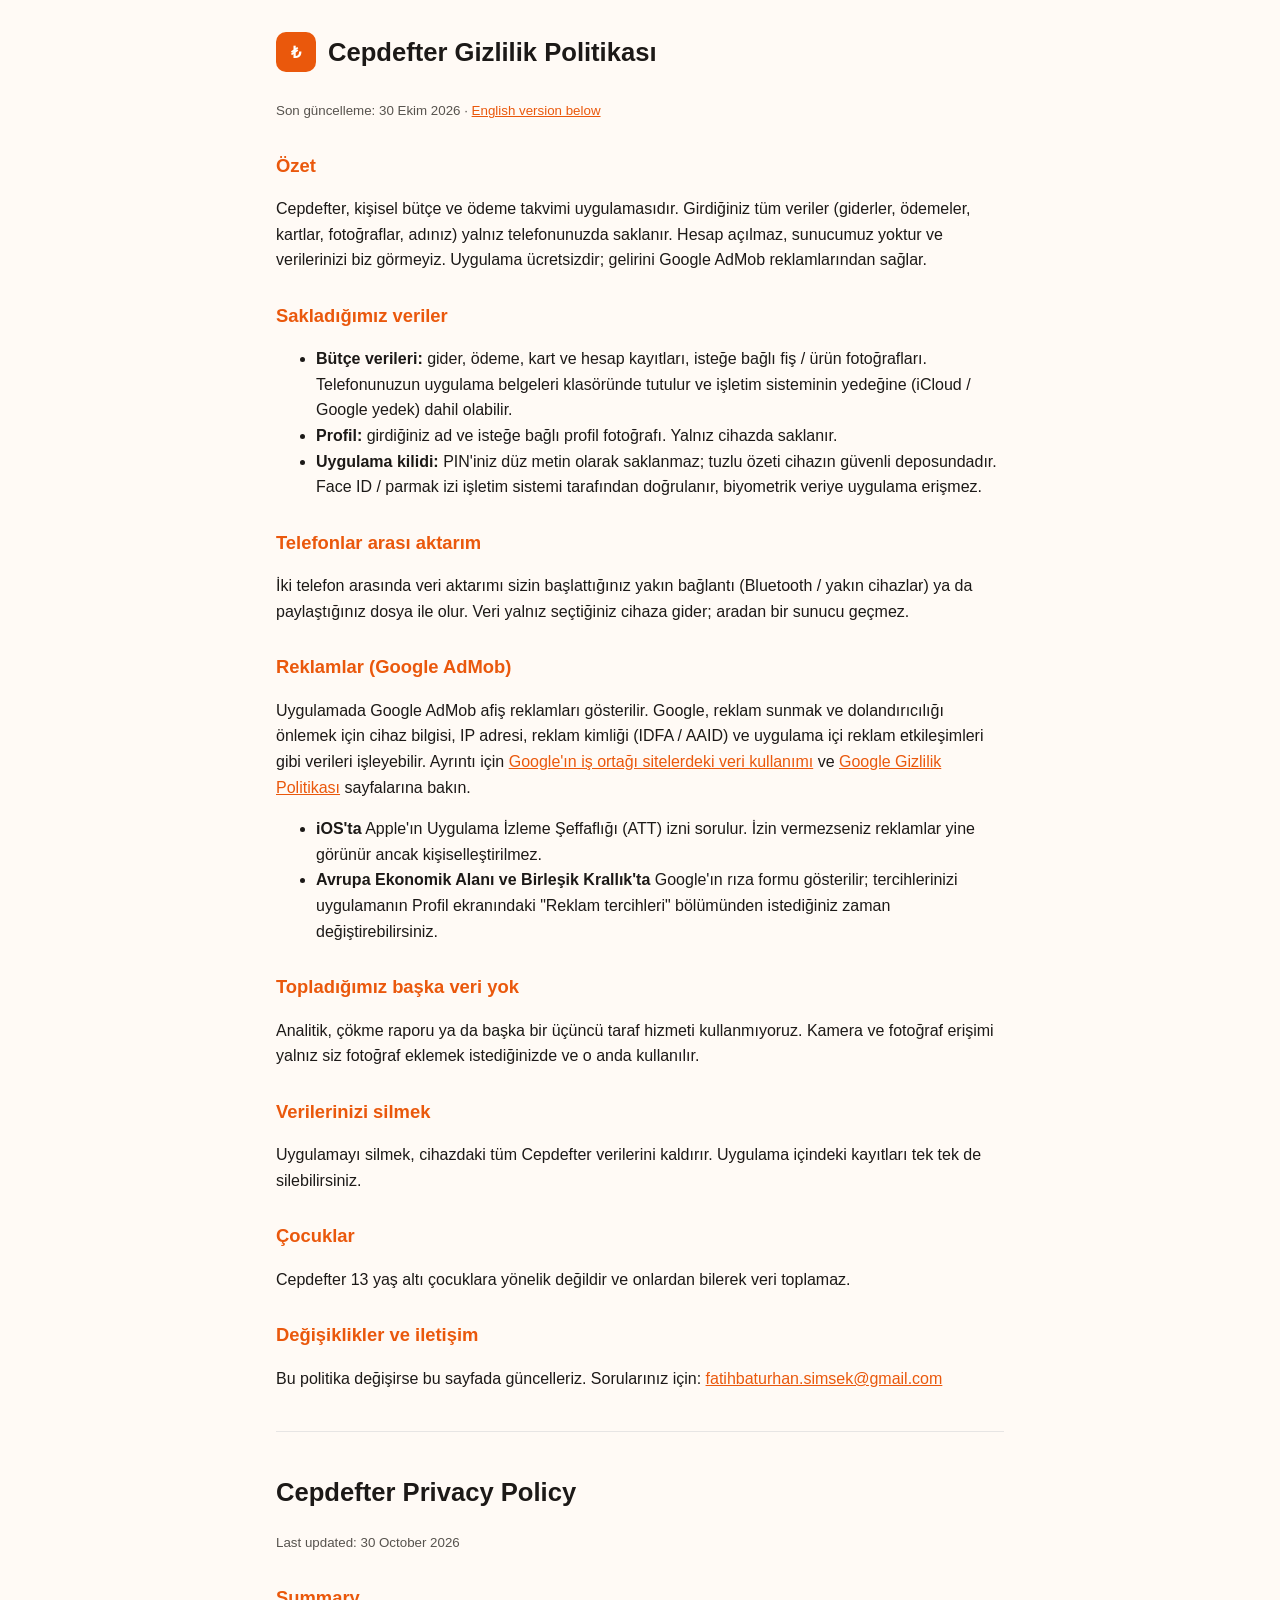
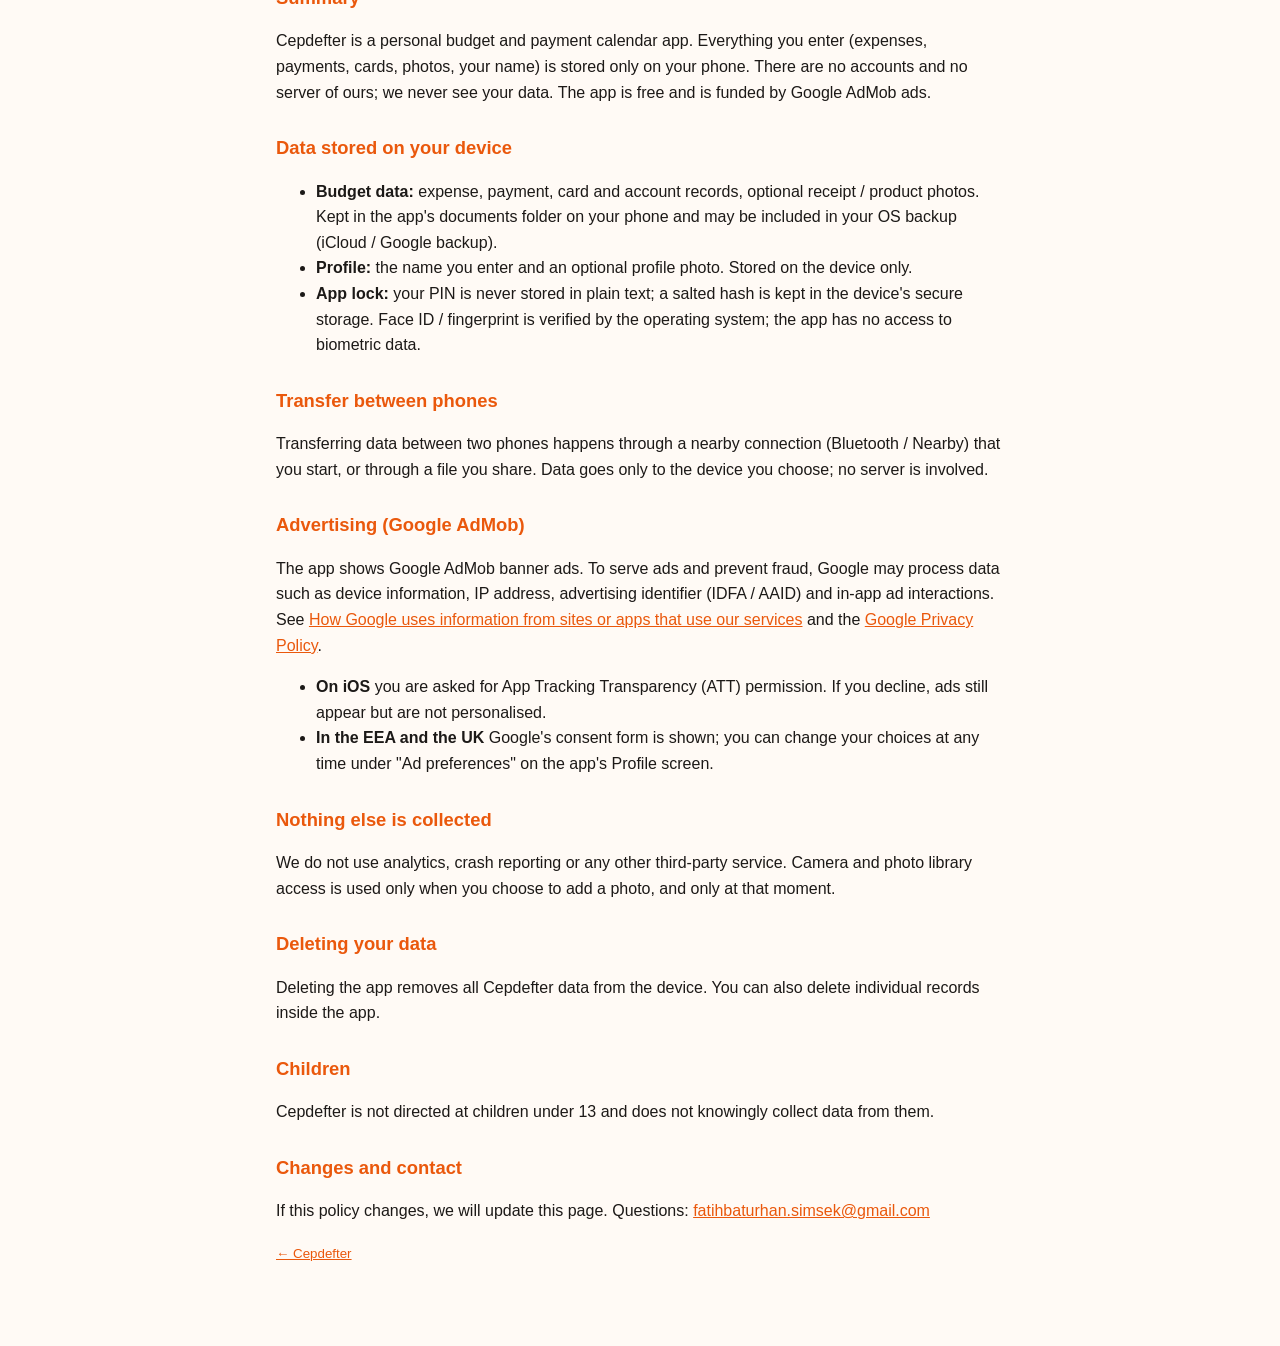
==== gizlilik.html @ 962a61ca "Cepdefter sitesi: gizlilik politikası (TR/EN), app-ads.txt Co-Authored-By: Claude Fable 5.1 <noreply" ====
<!doctype html>
<html lang="tr">
<head>
<meta charset="utf-8">
<meta name="viewport" content="width=device-width, initial-scale=1">
<title>Cepdefter Gizlilik Politikası</title>
<link rel="stylesheet" href="style.css">
</head>
<body>
<main>
<header><div class="logo">₺</div><h1>Cepdefter Gizlilik Politikası</h1></header>
<p class="muted"><small>Son güncelleme: 30 Ekim 2026 · <a href="#en">English version below</a></small></p>

<h2>Özet</h2>
<p>Cepdefter, kişisel bütçe ve ödeme takvimi uygulamasıdır. Girdiğiniz tüm veriler (giderler, ödemeler, kartlar, fotoğraflar, adınız) yalnız telefonunuzda saklanır. Hesap açılmaz, sunucumuz yoktur ve verilerinizi biz görmeyiz. Uygulama ücretsizdir; gelirini Google AdMob reklamlarından sağlar.</p>

<h2>Sakladığımız veriler</h2>
<ul>
<li><strong>Bütçe verileri:</strong> gider, ödeme, kart ve hesap kayıtları, isteğe bağlı fiş / ürün fotoğrafları. Telefonunuzun uygulama belgeleri klasöründe tutulur ve işletim sisteminin yedeğine (iCloud / Google yedek) dahil olabilir.</li>
<li><strong>Profil:</strong> girdiğiniz ad ve isteğe bağlı profil fotoğrafı. Yalnız cihazda saklanır.</li>
<li><strong>Uygulama kilidi:</strong> PIN'iniz düz metin olarak saklanmaz; tuzlu özeti cihazın güvenli deposundadır. Face ID / parmak izi işletim sistemi tarafından doğrulanır, biyometrik veriye uygulama erişmez.</li>
</ul>

<h2>Telefonlar arası aktarım</h2>
<p>İki telefon arasında veri aktarımı sizin başlattığınız yakın bağlantı (Bluetooth / yakın cihazlar) ya da paylaştığınız dosya ile olur. Veri yalnız seçtiğiniz cihaza gider; aradan bir sunucu geçmez.</p>

<h2>Reklamlar (Google AdMob)</h2>
<p>Uygulamada Google AdMob afiş reklamları gösterilir. Google, reklam sunmak ve dolandırıcılığı önlemek için cihaz bilgisi, IP adresi, reklam kimliği (IDFA / AAID) ve uygulama içi reklam etkileşimleri gibi verileri işleyebilir. Ayrıntı için <a href="https://policies.google.com/technologies/partner-sites">Google'ın iş ortağı sitelerdeki veri kullanımı</a> ve <a href="https://policies.google.com/privacy">Google Gizlilik Politikası</a> sayfalarına bakın.</p>
<ul>
<li><strong>iOS'ta</strong> Apple'ın Uygulama İzleme Şeffaflığı (ATT) izni sorulur. İzin vermezseniz reklamlar yine görünür ancak kişiselleştirilmez.</li>
<li><strong>Avrupa Ekonomik Alanı ve Birleşik Krallık'ta</strong> Google'ın rıza formu gösterilir; tercihlerinizi uygulamanın Profil ekranındaki "Reklam tercihleri" bölümünden istediğiniz zaman değiştirebilirsiniz.</li>
</ul>

<h2>Topladığımız başka veri yok</h2>
<p>Analitik, çökme raporu ya da başka bir üçüncü taraf hizmeti kullanmıyoruz. Kamera ve fotoğraf erişimi yalnız siz fotoğraf eklemek istediğinizde ve o anda kullanılır.</p>

<h2>Verilerinizi silmek</h2>
<p>Uygulamayı silmek, cihazdaki tüm Cepdefter verilerini kaldırır. Uygulama içindeki kayıtları tek tek de silebilirsiniz.</p>

<h2>Çocuklar</h2>
<p>Cepdefter 13 yaş altı çocuklara yönelik değildir ve onlardan bilerek veri toplamaz.</p>

<h2>Değişiklikler ve iletişim</h2>
<p>Bu politika değişirse bu sayfada güncelleriz. Sorularınız için: <a href="mailto:fatihbaturhan.simsek@gmail.com">fatihbaturhan.simsek@gmail.com</a></p>

<hr>
<section id="en" lang="en">
<h1>Cepdefter Privacy Policy</h1>
<p class="muted"><small>Last updated: 30 October 2026</small></p>

<h2>Summary</h2>
<p>Cepdefter is a personal budget and payment calendar app. Everything you enter (expenses, payments, cards, photos, your name) is stored only on your phone. There are no accounts and no server of ours; we never see your data. The app is free and is funded by Google AdMob ads.</p>

<h2>Data stored on your device</h2>
<ul>
<li><strong>Budget data:</strong> expense, payment, card and account records, optional receipt / product photos. Kept in the app's documents folder on your phone and may be included in your OS backup (iCloud / Google backup).</li>
<li><strong>Profile:</strong> the name you enter and an optional profile photo. Stored on the device only.</li>
<li><strong>App lock:</strong> your PIN is never stored in plain text; a salted hash is kept in the device's secure storage. Face ID / fingerprint is verified by the operating system; the app has no access to biometric data.</li>
</ul>

<h2>Transfer between phones</h2>
<p>Transferring data between two phones happens through a nearby connection (Bluetooth / Nearby) that you start, or through a file you share. Data goes only to the device you choose; no server is involved.</p>

<h2>Advertising (Google AdMob)</h2>
<p>The app shows Google AdMob banner ads. To serve ads and prevent fraud, Google may process data such as device information, IP address, advertising identifier (IDFA / AAID) and in-app ad interactions. See <a href="https://policies.google.com/technologies/partner-sites">How Google uses information from sites or apps that use our services</a> and the <a href="https://policies.google.com/privacy">Google Privacy Policy</a>.</p>
<ul>
<li><strong>On iOS</strong> you are asked for App Tracking Transparency (ATT) permission. If you decline, ads still appear but are not personalised.</li>
<li><strong>In the EEA and the UK</strong> Google's consent form is shown; you can change your choices at any time under "Ad preferences" on the app's Profile screen.</li>
</ul>

<h2>Nothing else is collected</h2>
<p>We do not use analytics, crash reporting or any other third-party service. Camera and photo library access is used only when you choose to add a photo, and only at that moment.</p>

<h2>Deleting your data</h2>
<p>Deleting the app removes all Cepdefter data from the device. You can also delete individual records inside the app.</p>

<h2>Children</h2>
<p>Cepdefter is not directed at children under 13 and does not knowingly collect data from them.</p>

<h2>Changes and contact</h2>
<p>If this policy changes, we will update this page. Questions: <a href="mailto:fatihbaturhan.simsek@gmail.com">fatihbaturhan.simsek@gmail.com</a></p>
</section>
<p class="muted"><small><a href="index.html">← Cepdefter</a></small></p>
</main>
</body>
</html>
---- style.css ----
:root{--bg:#fffaf5;--fg:#1c1917;--muted:#57534e;--accent:#ea580c;--card:#fff;--line:#e7e5e4}
@media(prefers-color-scheme:dark){:root{--bg:#1c1917;--fg:#fafaf9;--muted:#a8a29e;--accent:#fb923c;--card:#292524;--line:#44403c}}
*{box-sizing:border-box}body{margin:0;background:var(--bg);color:var(--fg);font:16px/1.6 -apple-system,BlinkMacSystemFont,"Segoe UI",Roboto,sans-serif}
main{max-width:760px;margin:0 auto;padding:32px 16px 64px}header{display:flex;align-items:center;gap:12px;margin-bottom:24px}
header .logo{width:40px;height:40px;border-radius:10px;background:var(--accent);color:#fff;display:grid;place-items:center;font-weight:700}
h1{font-size:1.6rem;margin:0}h2{font-size:1.15rem;margin:28px 0 8px;color:var(--accent)}p,li{color:var(--fg)}small,.muted{color:var(--muted)}
nav a{color:var(--accent);text-decoration:none;margin-right:16px}.card{background:var(--card);border:1px solid var(--line);border-radius:12px;padding:16px 20px;margin:16px 0}
hr{border:0;border-top:1px solid var(--line);margin:40px 0}a{color:var(--accent)}
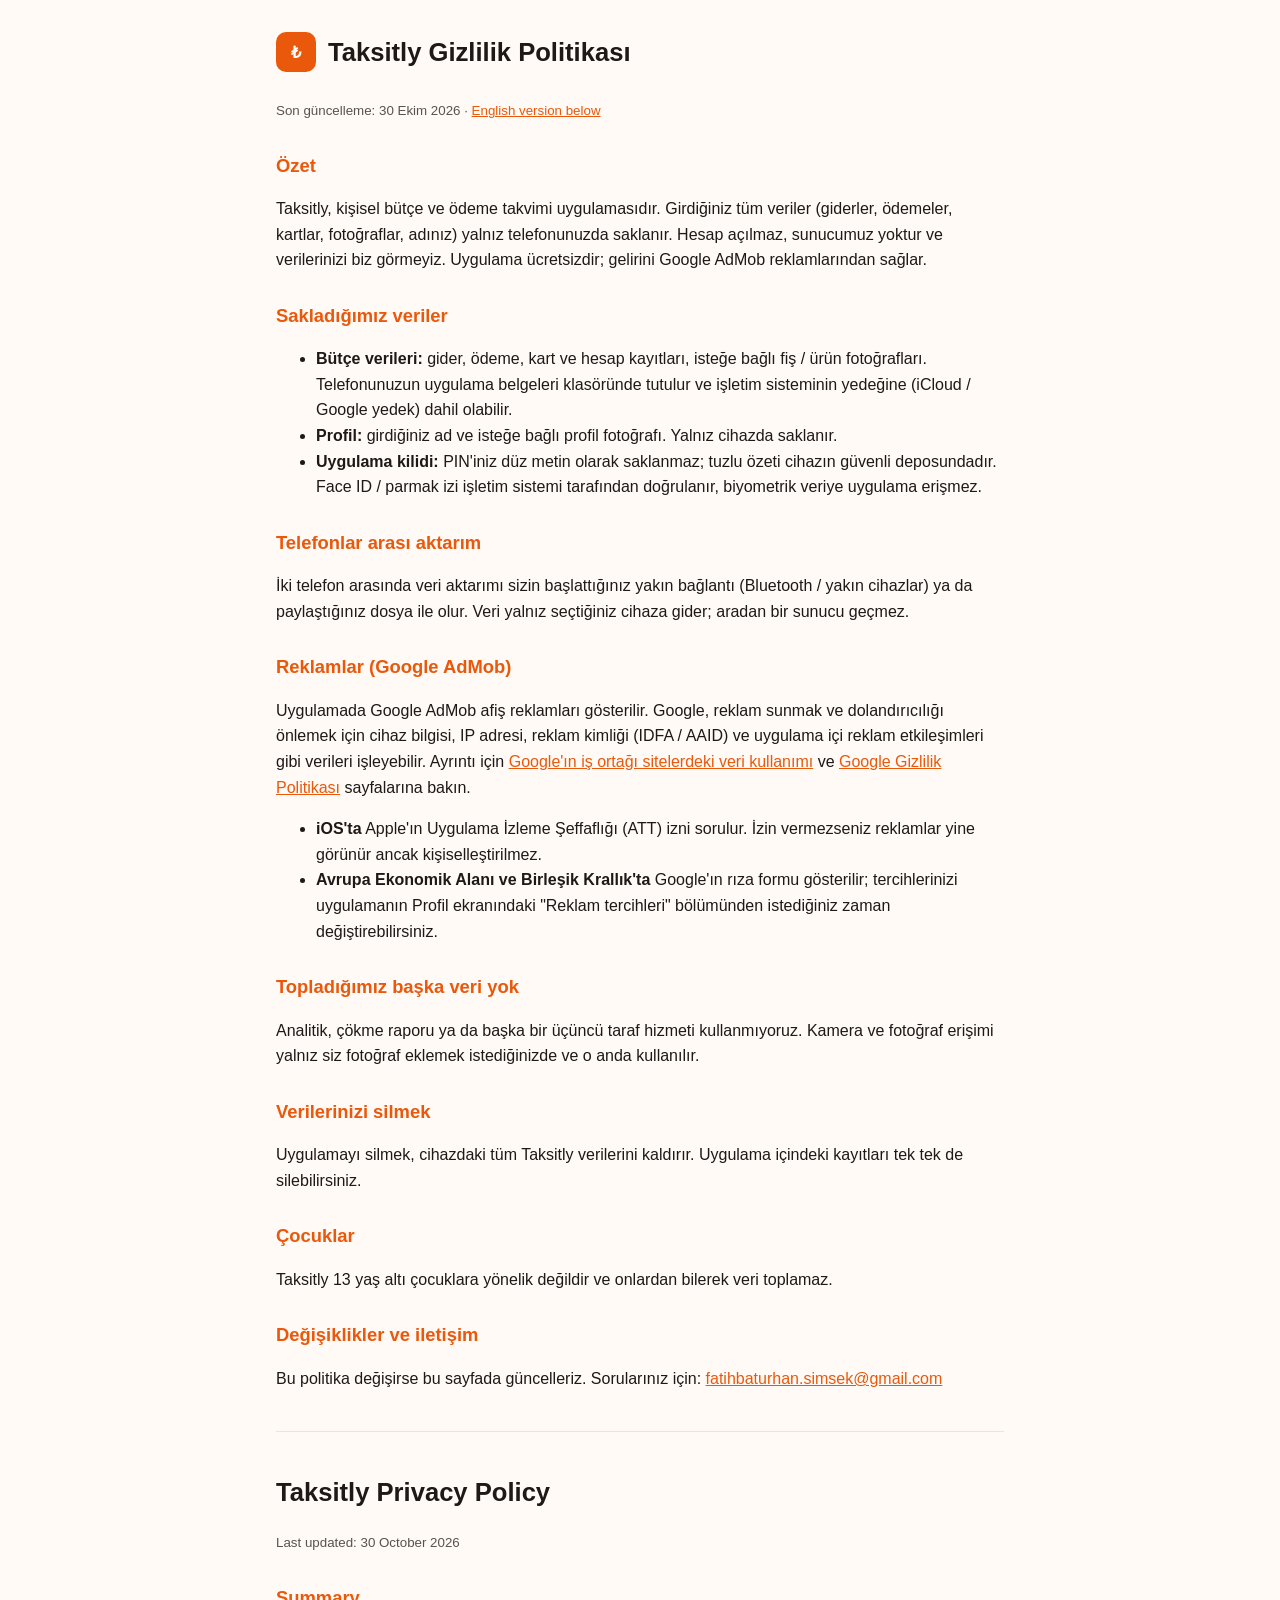
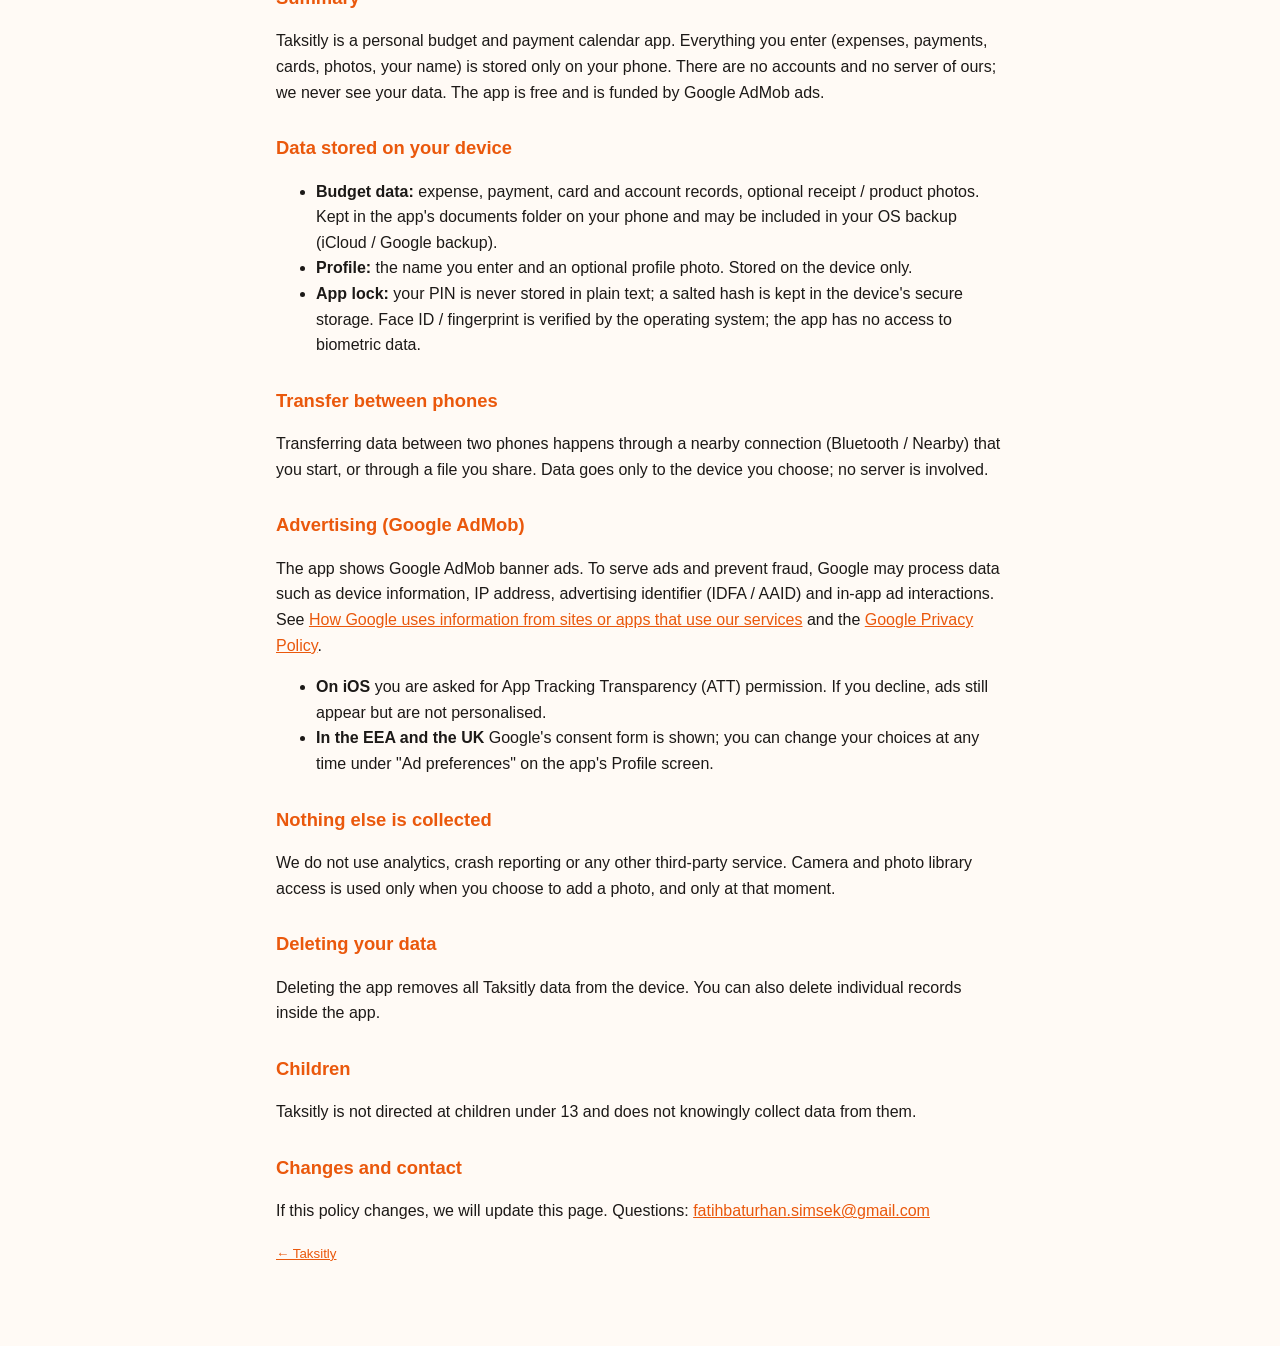
==== commit 001749a0: "Ad: Taksitly Co-Authored-By: Claude Fable 5.1 <noreply@anthropic.com>" ====
--- a/gizlilik.html
+++ b/gizlilik.html
@@ -3,16 +3,16 @@
 <head>
 <meta charset="utf-8">
 <meta name="viewport" content="width=device-width, initial-scale=1">
-<title>Cepdefter Gizlilik Politikası</title>
+<title>Taksitly Gizlilik Politikası</title>
 <link rel="stylesheet" href="style.css">
 </head>
 <body>
 <main>
-<header><div class="logo">₺</div><h1>Cepdefter Gizlilik Politikası</h1></header>
+<header><div class="logo">₺</div><h1>Taksitly Gizlilik Politikası</h1></header>
 <p class="muted"><small>Son güncelleme: 30 Ekim 2026 · <a href="#en">English version below</a></small></p>
 
 <h2>Özet</h2>
-<p>Cepdefter, kişisel bütçe ve ödeme takvimi uygulamasıdır. Girdiğiniz tüm veriler (giderler, ödemeler, kartlar, fotoğraflar, adınız) yalnız telefonunuzda saklanır. Hesap açılmaz, sunucumuz yoktur ve verilerinizi biz görmeyiz. Uygulama ücretsizdir; gelirini Google AdMob reklamlarından sağlar.</p>
+<p>Taksitly, kişisel bütçe ve ödeme takvimi uygulamasıdır. Girdiğiniz tüm veriler (giderler, ödemeler, kartlar, fotoğraflar, adınız) yalnız telefonunuzda saklanır. Hesap açılmaz, sunucumuz yoktur ve verilerinizi biz görmeyiz. Uygulama ücretsizdir; gelirini Google AdMob reklamlarından sağlar.</p>
 
 <h2>Sakladığımız veriler</h2>
 <ul>
@@ -35,21 +35,21 @@
 <p>Analitik, çökme raporu ya da başka bir üçüncü taraf hizmeti kullanmıyoruz. Kamera ve fotoğraf erişimi yalnız siz fotoğraf eklemek istediğinizde ve o anda kullanılır.</p>
 
 <h2>Verilerinizi silmek</h2>
-<p>Uygulamayı silmek, cihazdaki tüm Cepdefter verilerini kaldırır. Uygulama içindeki kayıtları tek tek de silebilirsiniz.</p>
+<p>Uygulamayı silmek, cihazdaki tüm Taksitly verilerini kaldırır. Uygulama içindeki kayıtları tek tek de silebilirsiniz.</p>
 
 <h2>Çocuklar</h2>
-<p>Cepdefter 13 yaş altı çocuklara yönelik değildir ve onlardan bilerek veri toplamaz.</p>
+<p>Taksitly 13 yaş altı çocuklara yönelik değildir ve onlardan bilerek veri toplamaz.</p>
 
 <h2>Değişiklikler ve iletişim</h2>
 <p>Bu politika değişirse bu sayfada güncelleriz. Sorularınız için: <a href="mailto:fatihbaturhan.simsek@gmail.com">fatihbaturhan.simsek@gmail.com</a></p>
 
 <hr>
 <section id="en" lang="en">
-<h1>Cepdefter Privacy Policy</h1>
+<h1>Taksitly Privacy Policy</h1>
 <p class="muted"><small>Last updated: 30 October 2026</small></p>
 
 <h2>Summary</h2>
-<p>Cepdefter is a personal budget and payment calendar app. Everything you enter (expenses, payments, cards, photos, your name) is stored only on your phone. There are no accounts and no server of ours; we never see your data. The app is free and is funded by Google AdMob ads.</p>
+<p>Taksitly is a personal budget and payment calendar app. Everything you enter (expenses, payments, cards, photos, your name) is stored only on your phone. There are no accounts and no server of ours; we never see your data. The app is free and is funded by Google AdMob ads.</p>
 
 <h2>Data stored on your device</h2>
 <ul>
@@ -72,15 +72,15 @@
 <p>We do not use analytics, crash reporting or any other third-party service. Camera and photo library access is used only when you choose to add a photo, and only at that moment.</p>
 
 <h2>Deleting your data</h2>
-<p>Deleting the app removes all Cepdefter data from the device. You can also delete individual records inside the app.</p>
+<p>Deleting the app removes all Taksitly data from the device. You can also delete individual records inside the app.</p>
 
 <h2>Children</h2>
-<p>Cepdefter is not directed at children under 13 and does not knowingly collect data from them.</p>
+<p>Taksitly is not directed at children under 13 and does not knowingly collect data from them.</p>
 
 <h2>Changes and contact</h2>
 <p>If this policy changes, we will update this page. Questions: <a href="mailto:fatihbaturhan.simsek@gmail.com">fatihbaturhan.simsek@gmail.com</a></p>
 </section>
-<p class="muted"><small><a href="index.html">← Cepdefter</a></small></p>
+<p class="muted"><small><a href="index.html">← Taksitly</a></small></p>
 </main>
 </body>
 </html>
